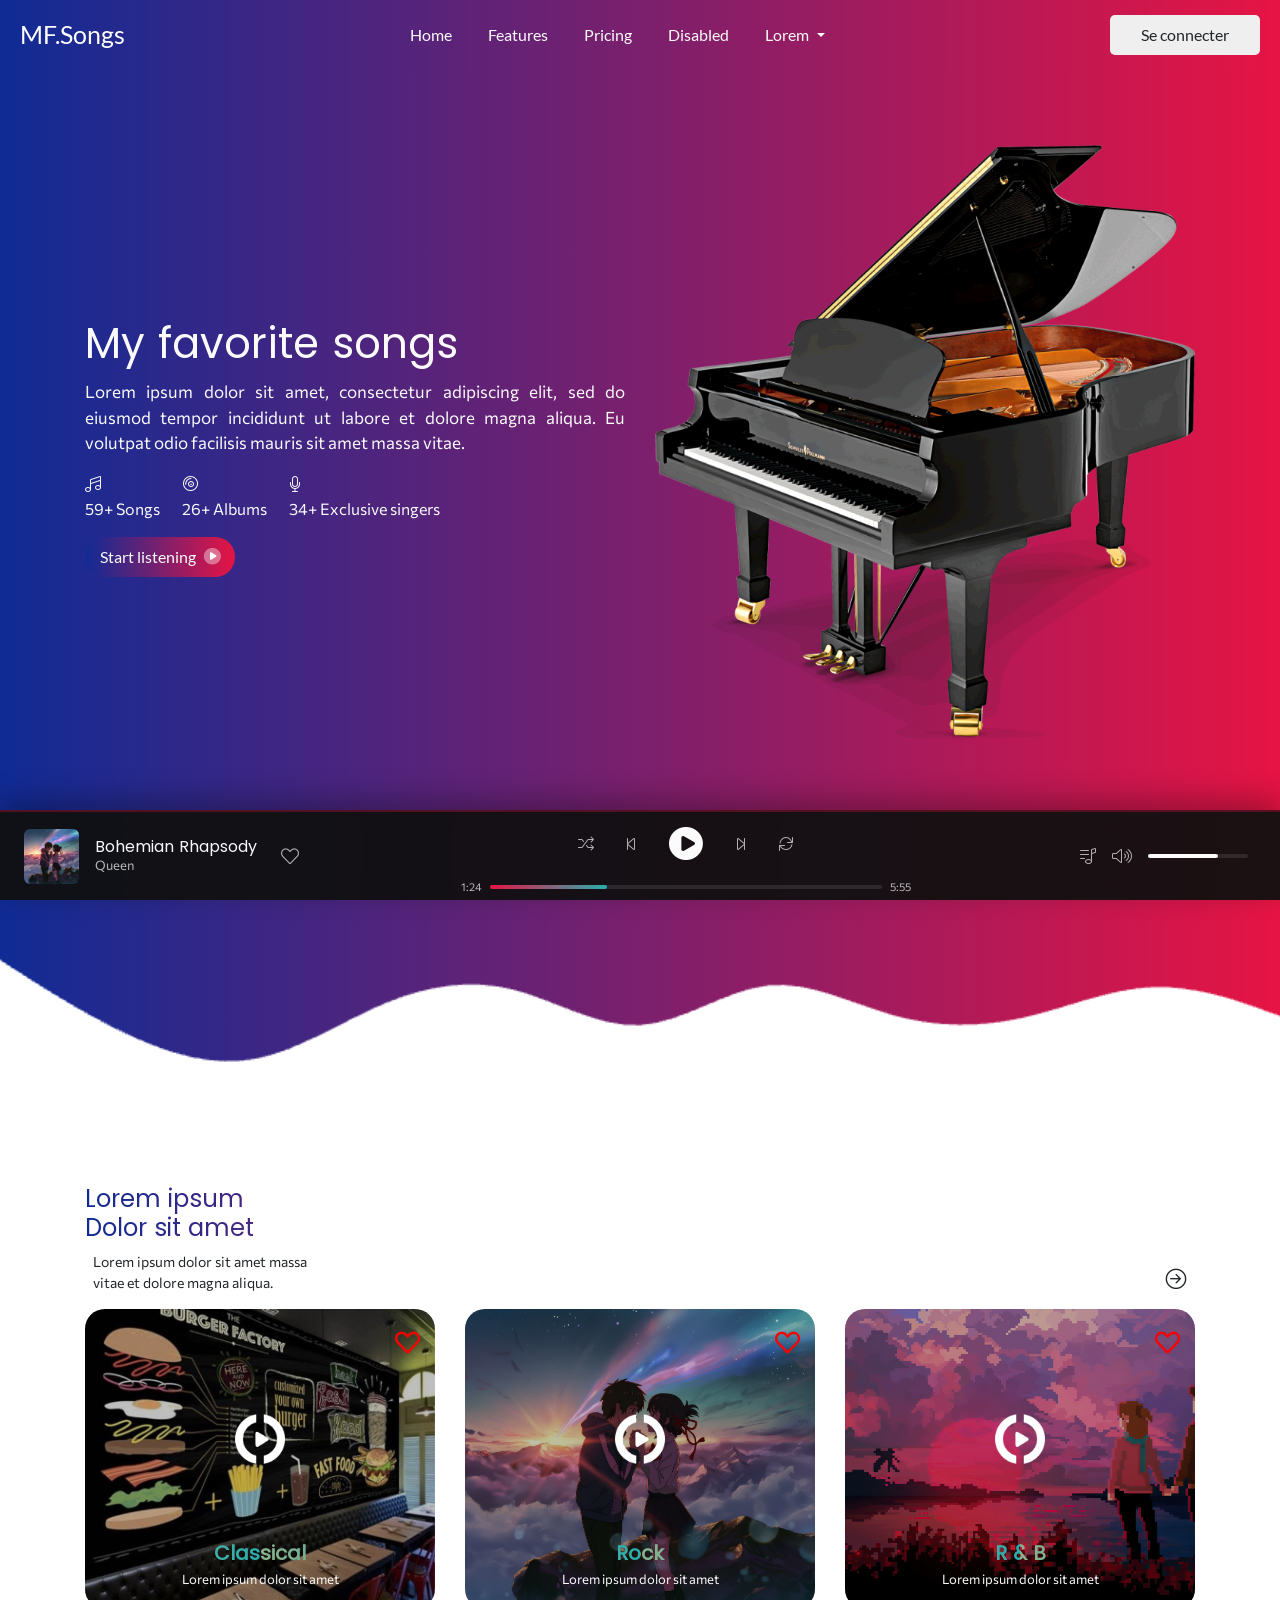
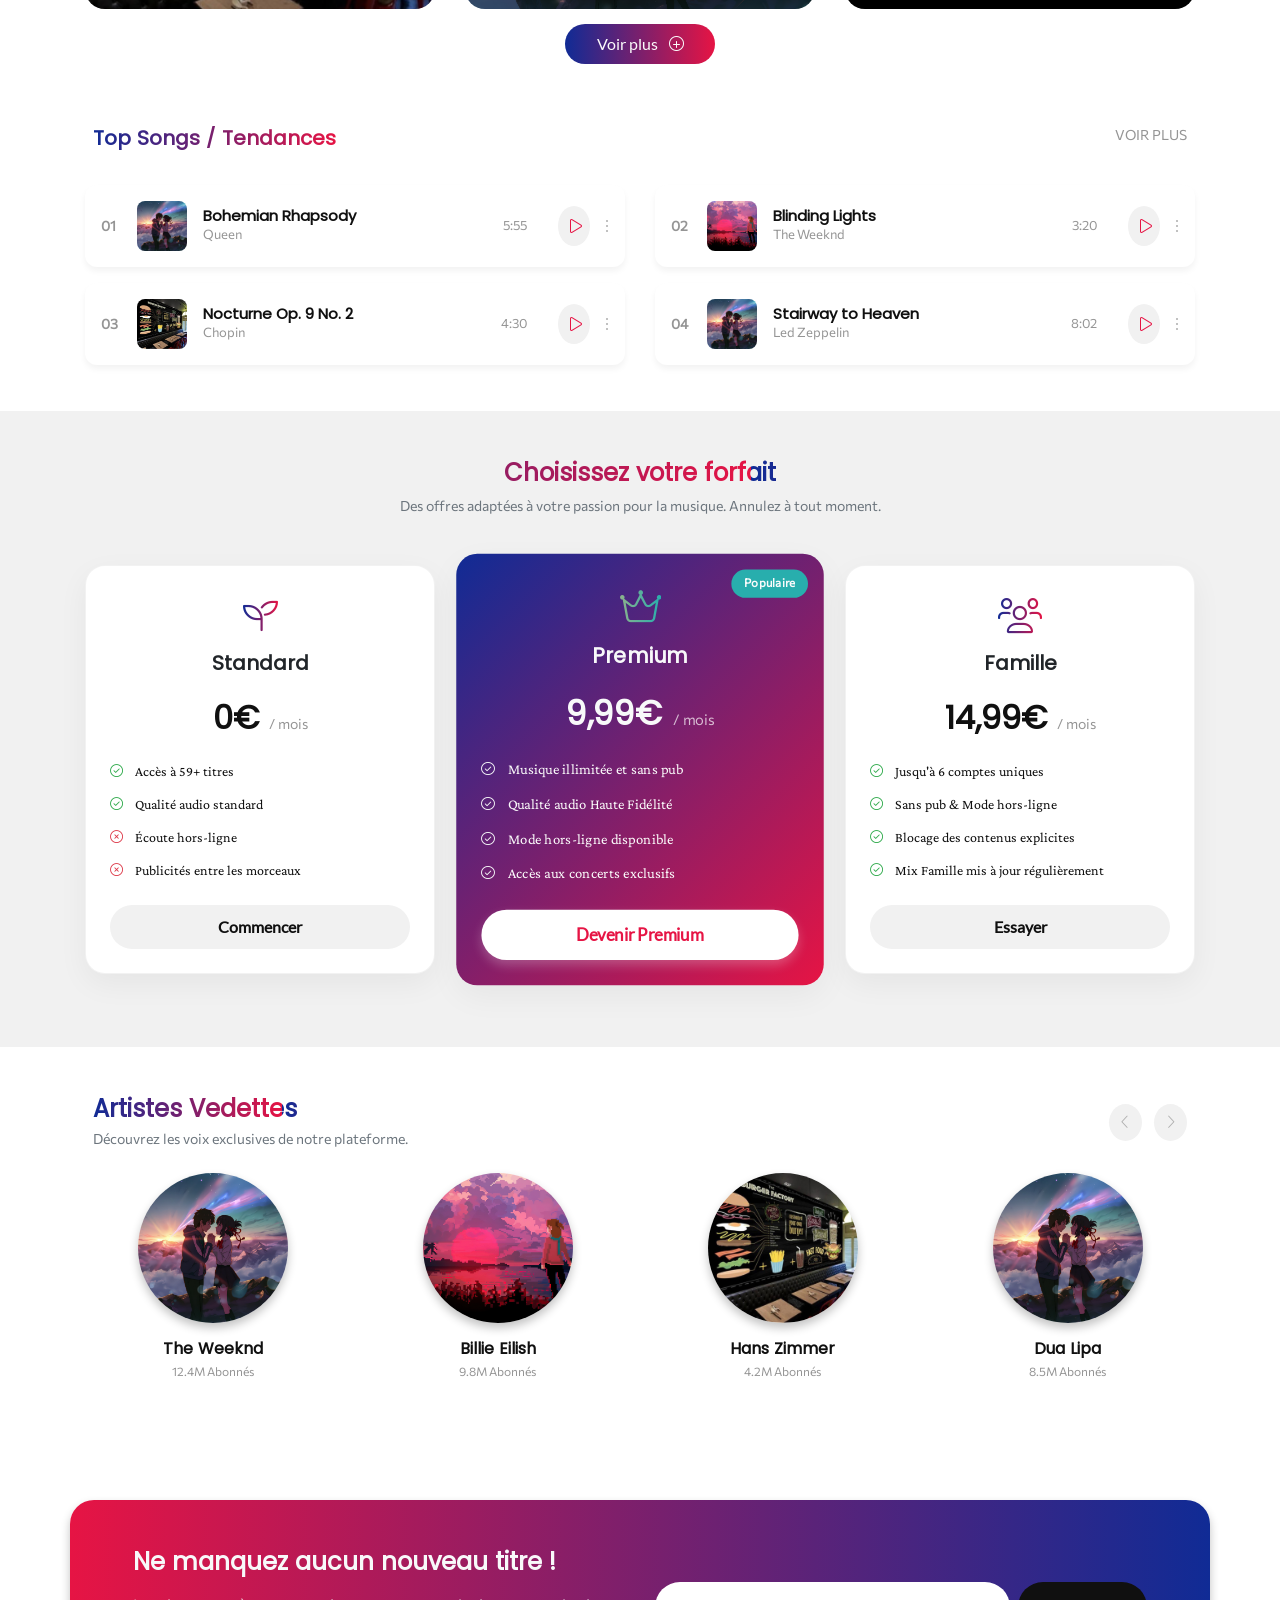
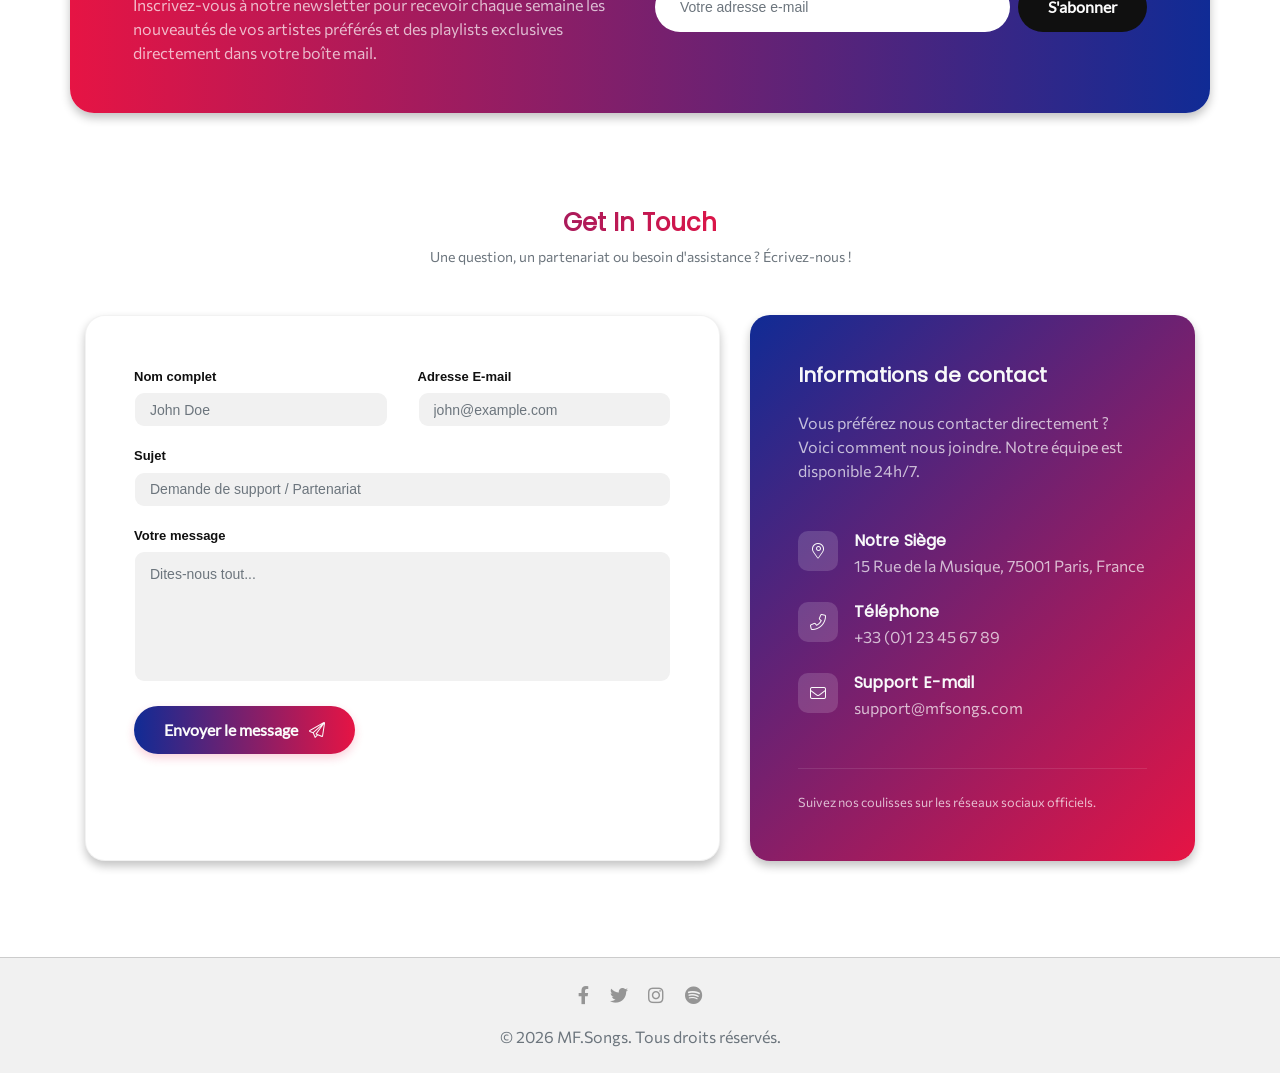
==== index.html @ 594304f2 "First commit MFSONGS" ====
<!doctype html>
<html lang="en">
  <head>
  <meta charset="UTF-8" />
  <meta name="viewport" content="width=device-width, initial-scale=1.0"/>
    <link rel="stylesheet" href="dist/bootstrap/bootstrap.css"/>
    <link rel="stylesheet" href="dist/fontawesome/css/all.css"/>
    <link rel="stylesheet" href="./src/css/animation.css"/>
    <link rel="stylesheet" href="src/css/font-family.css"/>
    <link rel="stylesheet" href="src/css/style.css"/>
    <link rel="stylesheet" href="src/css/theme.css"/>
  <title>My favorite songs</title>
</head>
<body>
  <div class="fond">
    
    <!-- NAVIGATION BAR SECTION -->
    <section id="navigation" uk-sticky>
    <nav class="navbar navbar-expand-md navbar-dark align-items-center">
      <a class="navbar-brand" href="#">MF.Songs</a>
    <button class="navbar-toggler" type="button" data-toggle="collapse" data-target="#navbarNavAltMarkup" aria-controls="navbarNavAltMarkup" aria-expanded="false" aria-label="Toggle navigation">
      <i class="fal fa-bars" id="bars"></i>
      <i class="fal fa-close" id="close"></i>
    </button>
    <div class="collapse navbar-collapse" id="navbarNavAltMarkup">
    <div class="navbar-nav m-auto">
      <a class="nav-item nav-link" href="#">Home</a>
      <a class="nav-item nav-link" href="#">Features</a>
      <a class="nav-item nav-link" href="#">Pricing</a>
      <a class="nav-item nav-link" href="#">Disabled</a>
         <li class="nav-item dropdown">
        <a class="nav-link dropdown-toggle" href="#" id="navbarDropdown" role="button" data-toggle="dropdown" aria-haspopup="true" aria-expanded="false">
          Lorem
        </a>
        <div class="dropdown-menu mb-3" aria-labelledby="navbarDropdown">
          <a class="dropdown-item" href="#">Action</a>
          <a class="dropdown-item" href="#">Another action</a>
          <div class="dropdown-divider"></div>
          <a class="dropdown-item" href="#">Something else here</a>
        </div>
    </div>
    <div class="navbar-nav">
      <button class="button_navigation">Se connecter</button>
    </div>
    </div>
    </nav> 
    </section>
   
    
    <!-- BANNER SECTION -->
    <section id="banner">
      <div class="container">
        <div class="row align-items-center">
          <div class="col-md-6">
            <h2 class="h2_banner">My favorite songs</h2>
            <p class="p_banner">Lorem ipsum dolor sit amet, consectetur adipiscing elit, sed do eiusmod tempor incididunt ut labore et dolore magna aliqua. Eu volutpat odio facilisis mauris sit amet massa vitae.</p>
            <div class="info_banner d-flex text-light">
              <div class="el_info">
                <i class="fal fa-music"></i>
                <p class="p_el_info"><span>59</span>+ Songs</p>
              </div>
              <div class="el_info">
                <i class="fal fa-compact-disc"></i>
                <p class="p_el_info"><span>26</span>+ Albums</p>
              </div>
              <div class="el_info">
                <i class="fal fa-microphone"></i>
                <p class="p_el_info"><span>34</span>+ Exclusive singers</p>
              </div>
            </div>
            <button class="button_banner">Start listening <i class="fad fa-play-circle play ml-1"></i></button>
          </div>
          <div class="col-md-6">
            <img src="assets/image/piano_2.png" alt="Banner piano" class="banner_photo img-fluid">
          </div>
        </div>
      </div>
      <img src="assets/image/wavy_bottom.png" alt="wavy" class="wavy">
    </section>
    
    
    <!-- LIBRARY MUSIC SECTION -->
    <section id="library">
      <div class="container">
         <h4 class="h4_library">Lorem ipsum <br> Dolor sit amet</h4>
         <div class="d-flex justify-content-between align-items-center px-2">
           <p class="p_library">Lorem ipsum dolor sit amet massa <br> vitae et dolore magna aliqua.</p>
           <i class="fal fa-arrow-circle-right arrow"></i>
         </div>
         <div class="row align-items-center">
           
           <div class="col-md-4">
             <div class="element_library">
               <div class="calque_lib">
                  <img src="assets/image/library/lib.jpg" alt="lib" class="lib_photo">
                  <div class="ps_lib">
                    <i class="fal fa-heart heart"></i>
                    <img src="assets/image/media-play-02.png" alt="play" id="play_lib">
                  <div class="description_lib">
                    <h5 class="h5_library">Classical</h5>
                    <p class="dsc_lib">Lorem ipsum dolor sit amet</p>
                  </div>
               </div> 
               </div>
             </div>
           </div>
           <div class="col-md-4">
             <div class="element_library">
               <div class="calque_lib">
                  <img src="assets/image/library/lib1.jpg" alt="lib" class="lib_photo">
                  <div class="ps_lib">
                    <i class="fal fa-heart heart"></i>
                    <img src="assets/image/media-play-02.png" alt="play" id="play_lib">
                  <div class="description_lib">
                    <h5 class="h5_library">Rock</h5>
                    <p class="dsc_lib">Lorem ipsum dolor sit amet</p>
                  </div>
               </div> 
               </div>
             </div>
           </div>
           <div class="col-md-4">
             <div class="element_library">
               <div class="calque_lib">
                  <img src="assets/image/library/lib2.jpg" alt="lib" class="lib_photo">
                  <div class="ps_lib">
                    <i class="fal fa-heart heart"></i>
                    <img src="assets/image/media-play-02.png" alt="play" id="play_lib">
                  <div class="description_lib">
                    <h5 class="h5_library">R & B</h5>
                    <p class="dsc_lib">Lorem ipsum dolor sit amet</p>
                  </div>
               </div> 
               </div>
             </div>
           </div>
           
         </div>
         <button class="button_see_more">Voir plus <i class="fal fa-plus-circle"></i></button>
      </div>
    </section>
    
    
    <!-- LIST SECTION -->
        <section id="list">
      <div class="container">
        <div class="d-flex justify-content-between align-items-center px-2 mb-4">
          <h5 class="h5_list font-weight-bold">Top Songs / Tendances</h5>
          <p class="p_list text-uppercase cursor-pointer">voir plus</p>
        </div>
        
        <div class="row">
          <div class="col-lg-6 col-md-12 mb-3">
            <div class="element_list d-flex align-items-center justify-content-between p-3">
              <div class="d-flex align-items-center">
                <span class="track_number mr-3">01</span>
                <img src="assets/image/library/lib1.jpg" alt="cover" class="track_img mr-3">
                <div>
                  <h6 class="track_title mb-0">Bohemian Rhapsody</h6>
                  <p class="track_artist mb-0">Queen</p>
                </div>
              </div>
              <div class="d-flex align-items-center gap_list">
                <span class="track_duration mr-3">5:55</span>
                <i class="fal fa-play play_track_icon"></i>
                <i class="fal fa-ellipsis-v track_more"></i>
              </div>
            </div>
          </div>

          <div class="col-lg-6 col-md-12 mb-3">
            <div class="element_list d-flex align-items-center justify-content-between p-3">
              <div class="d-flex align-items-center">
                <span class="track_number mr-3">02</span>
                <img src="assets/image/library/lib2.jpg" alt="cover" class="track_img mr-3">
                <div>
                  <h6 class="track_title mb-0">Blinding Lights</h6>
                  <p class="track_artist mb-0">The Weeknd</p>
                </div>
              </div>
              <div class="d-flex align-items-center gap_list">
                <span class="track_duration mr-3">3:20</span>
                <i class="fal fa-play play_track_icon"></i>
                <i class="fal fa-ellipsis-v track_more"></i>
              </div>
            </div>
          </div>

          <div class="col-lg-6 col-md-12 mb-3">
            <div class="element_list d-flex align-items-center justify-content-between p-3">
              <div class="d-flex align-items-center">
                <span class="track_number mr-3">03</span>
                <img src="assets/image/library/lib.jpg" alt="cover" class="track_img mr-3">
                <div>
                  <h6 class="track_title mb-0">Nocturne Op. 9 No. 2</h6>
                  <p class="track_artist mb-0">Chopin</p>
                </div>
              </div>
              <div class="d-flex align-items-center gap_list">
                <span class="track_duration mr-3">4:30</span>
                <i class="fal fa-play play_track_icon"></i>
                <i class="fal fa-ellipsis-v track_more"></i>
              </div>
            </div>
          </div>

          <div class="col-lg-6 col-md-12 mb-3">
            <div class="element_list d-flex align-items-center justify-content-between p-3">
              <div class="d-flex align-items-center">
                <span class="track_number mr-3">04</span>
                <img src="assets/image/library/lib1.jpg" alt="cover" class="track_img mr-3">
                <div>
                  <h6 class="track_title mb-0">Stairway to Heaven</h6>
                  <p class="track_artist mb-0">Led Zeppelin</p>
                </div>
              </div>
              <div class="d-flex align-items-center gap_list">
                <span class="track_duration mr-3">8:02</span>
                <i class="fal fa-play play_track_icon"></i>
                <i class="fal fa-ellipsis-v track_more"></i>
              </div>
            </div>
          </div>
        </div>
      </div>
    </section>

    <!-- pricing -->
        <section id="pricing" class="py-5">
      <div class="container">
        <div class="text-center mb-5">
          <h4 class="h4_library font-weight-bold">Choisissez votre forfait</h4>
          <p class="p_library text-muted">Des offres adaptées à votre passion pour la musique. Annulez à tout moment.</p>
        </div>
        
        <div class="row justify-content-center align-items-center">
          <div class="col-md-4 mb-4">
            <div class="price_card text-center p-4">
              <div class="price_header mb-4">
                <i class="fal fa-seedling price_icon mb-2"></i>
                <h5 class="font-weight-bold mb-0">Standard</h5>
              </div>
              <h3 class="price_amount font-weight-bold mb-3">0€ <span class="price_period">/ mois</span></h3>
              <ul class="price_features list-unstyled text-left my-4">
                <li><i class="fal fa-check-circle mr-2 text-success"></i> Accès à 59+ titres</li>
                <li><i class="fal fa-check-circle mr-2 text-success"></i> Qualité audio standard</li>
                <li><i class="fal fa-times-circle mr-2 text-danger"></i> Écoute hors-ligne</li>
                <li><i class="fal fa-times-circle mr-2 text-danger"></i> Publicités entre les morceaux</li>
              </ul>
              <button class="button_price_free w-100">Commencer</button>
            </div>
          </div>
          
          <div class="col-md-4 mb-4">
            <div class="price_card premium text-center p-4 position-relative">
              <span class="badge_premium">Populaire</span>
              <div class="price_header mb-4">
                <i class="fal fa-crown price_icon premium_icon mb-2"></i>
                <h5 class="font-weight-bold mb-0 text-light">Premium</h5>
              </div>
              <h3 class="price_amount text-light font-weight-bold mb-3">9,99€ <span class="price_period text-light-50">/ mois</span></h3>
              <ul class="price_features list-unstyled text-left my-4 text-light">
                <li><i class="fal fa-check-circle mr-2 text-light"></i> Musique illimitée et sans pub</li>
                <li><i class="fal fa-check-circle mr-2 text-light"></i> Qualité audio Haute Fidélité</li>
                <li><i class="fal fa-check-circle mr-2 text-light"></i> Mode hors-ligne disponible</li>
                <li><i class="fal fa-check-circle mr-2 text-light"></i> Accès aux concerts exclusifs</li>
              </ul>
              <button class="button_price_premium w-100">Devenir Premium</button>
            </div>
          </div>
          
          <div class="col-md-4 mb-4">
            <div class="price_card text-center p-4">
              <div class="price_header mb-4">
                <i class="fal fa-users price_icon mb-2"></i>
                <h5 class="font-weight-bold mb-0">Famille</h5>
              </div>
              <h3 class="price_amount font-weight-bold mb-3">14,99€ <span class="price_period">/ mois</span></h3>
              <ul class="price_features list-unstyled text-left my-4">
                <li><i class="fal fa-check-circle mr-2 text-success"></i> Jusqu'à 6 comptes uniques</li>
                <li><i class="fal fa-check-circle mr-2 text-success"></i> Sans pub & Mode hors-ligne</li>
                <li><i class="fal fa-check-circle mr-2 text-success"></i> Blocage des contenus explicites</li>
                <li><i class="fal fa-check-circle mr-2 text-success"></i> Mix Famille mis à jour régulièrement</li>
              </ul>
              <button class="button_price_free w-100">Essayer</button>
            </div>
          </div>
        </div>
      </div>
    </section>
    
        <!-- TRENDING ARTISTS SECTION -->
    <section id="artists" class="py-5">
      <div class="container">
        <div class="d-flex justify-content-between align-items-center px-2 mb-4">
          <div>
            <h4 class="h4_library font-weight-bold mb-1">Artistes Vedettes</h4>
            <p class="p_library text-muted mb-0">Découvrez les voix exclusives de notre plateforme.</p>
          </div>
          <div class="artist_nav_arrows">
            <i class="fal fa-chevron-left arrow mr-2"></i>
            <i class="fal fa-chevron-right arrow"></i>
          </div>
        </div>

        <div class="row text-center">
          <!-- Artiste 1 -->
          <div class="col-6 col-md-3 mb-4">
            <div class="artist_card">
              <div class="artist_img_container mb-3">
                <img src="assets/image/library/lib1.jpg" alt="Artist" class="artist_img">
                <div class="artist_overlay">
                  <i class="fad fa-play-circle artist_play"></i>
                </div>
              </div>
              <h6 class="artist_name mb-1">The Weeknd</h6>
              <p class="artist_followers mb-0">12.4M Abonnés</p>
            </div>
          </div>

          <!-- Artiste 2 -->
          <div class="col-6 col-md-3 mb-4">
            <div class="artist_card">
              <div class="artist_img_container mb-3">
                <img src="assets/image/library/lib2.jpg" alt="Artist" class="artist_img">
                <div class="artist_overlay">
                  <i class="fad fa-play-circle artist_play"></i>
                </div>
              </div>
              <h6 class="artist_name mb-1">Billie Eilish</h6>
              <p class="artist_followers mb-0">9.8M Abonnés</p>
            </div>
          </div>

          <!-- Artiste 3 -->
          <div class="col-6 col-md-3 mb-4">
            <div class="artist_card">
              <div class="artist_img_container mb-3">
                <img src="assets/image/library/lib.jpg" alt="Artist" class="artist_img">
                <div class="artist_overlay">
                  <i class="fad fa-play-circle artist_play"></i>
                </div>
              </div>
              <h6 class="artist_name mb-1">Hans Zimmer</h6>
              <p class="artist_followers mb-0">4.2M Abonnés</p>
            </div>
          </div>

          <!-- Artiste 4 -->
          <div class="col-6 col-md-3 mb-4">
            <div class="artist_card">
              <div class="artist_img_container mb-3">
                <img src="assets/image/library/lib1.jpg" alt="Artist" class="artist_img">
                <div class="artist_overlay">
                  <i class="fad fa-play-circle artist_play"></i>
                </div>
              </div>
              <h6 class="artist_name mb-1">Dua Lipa</h6>
              <p class="artist_followers mb-0">8.5M Abonnés</p>
            </div>
          </div>
        </div>
      </div>
    </section>


    <!-- STICKY AUDIO PLAYER -->
    <div id="audio-player" class="d-flex align-items-center justify-content-between px-4">
      <!-- Infos Titre Écouté -->
      <div class="player_track_info d-flex align-items-center">
        <img src="assets/image/library/lib1.jpg" alt="Current Cover" class="player_cover mr-3">
        <div>
          <h6 class="player_title mb-0 text-light">Bohemian Rhapsody</h6>
          <p class="player_artist mb-0 text-light-50">Queen</p>
        </div>
        <i class="fal fa-heart player_heart ml-4"></i>
      </div>

      <!-- Contrôles du Lecteur -->
      <div class="player_controls d-flex flex-column align-items-center">
        <div class="control_buttons d-flex align-items-center mb-2">
          <i class="fal fa-random player_btn mx-3" title="Aléatoire"></i>
          <i class="fal fa-step-backward player_btn mx-3"></i>
          <i class="fas fa-play-circle player_btn_main mx-3"></i>
          <i class="fal fa-step-forward player_btn mx-3"></i>
          <i class="fal fa-sync player_btn mx-3" title="Répéter"></i>
        </div>
        <!-- Barre de progression -->
        <div class="player_progress_container d-flex align-items-center">
          <span class="progress_time text-light-50 mr-2">1:24</span>
          <div class="player_progress_bar">
            <div class="player_progress_current"></div>
          </div>
          <span class="progress_time text-light-50 ml-2">5:55</span>
        </div>
      </div>

      <!-- Contrôles Additionnels (Volume / Liste d'attente) -->
      <div class="player_utility d-flex align-items-center">
        <i class="fal fa-list-music player_btn mx-2" title="File d'attente"></i>
        <i class="fal fa-volume-up player_btn mx-2"></i>
        <div class="volume_bar mx-2">
          <div class="volume_current"></div>
        </div>
      </div>
    </div>



    <section id="contact" class="py-5">
      <div class="container">
        <div class="row align-items-center contact_box p-5">
          <div class="col-lg-6 mb-4 mb-lg-0">
            <h4 class="text-light font-weight-bold mb-3">Ne manquez aucun nouveau titre !</h4>
            <p class="text-light-50 mb-0">Inscrivez-vous à notre newsletter pour recevoir chaque semaine les nouveautés de vos artistes préférés et des playlists exclusives directement dans votre boîte mail.</p>
          </div>
          <div class="col-lg-6">
            <form class="newsletter_form d-flex">
              <input type="email" class="form-control newsletter_input mr-2" placeholder="Votre adresse e-mail" required>
              <button type="submit" class="button_newsletter">S'abonner</button>
            </form>
          </div>
        </div>
      </div>
    </section>
 
     <!-- GET IN TOUCH SECTION -->
    <section id="get-in-touch" class="py-5">
      <div class="container">
        <div class="text-center mb-5">
          <h4 class="h4_library font-weight-bold">Get In Touch</h4>
          <p class="p_library text-muted">Une question, un partenariat ou besoin d'assistance ? Écrivez-nous !</p>
        </div>

        <div class="row align-items-stretch">
          <!-- Formulaire de contact -->
          <div class="col-lg-7 mb-4 mb-lg-0">
            <div class="contact_form_container p-4 p-md-5">
              <form action="#" method="POST">
                <div class="row">
                  <div class="col-md-6 form-group mb-3">
                    <label for="name" class="form_label">Nom complet</label>
                    <input type="text" id="name" class="form-control contact_input" placeholder="John Doe" required>
                  </div>
                  <div class="col-md-6 form-group mb-3">
                    <label for="email" class="form_label">Adresse E-mail</label>
                    <input type="email" id="email" class="form-control contact_input" placeholder="john@example.com" required>
                  </div>
                </div>
                <div class="form-group mb-3">
                  <label for="subject" class="form_label">Sujet</label>
                  <input type="text" id="subject" class="form-control contact_input" placeholder="Demande de support / Partenariat" required>
                </div>
                <div class="form-group mb-4">
                  <label for="message" class="form_label">Votre message</label>
                  <textarea id="message" rows="5" class="form-control contact_input" placeholder="Dites-nous tout..." required></textarea>
                </div>
                <button type="submit" class="button_submit_contact">
                  Envoyer le message <i class="fal fa-paper-plane ml-2"></i>
                </button>
              </form>
            </div>
          </div>

          <!-- Informations de contact directes -->
          <div class="col-lg-5">
            <div class="contact_info_container p-4 p-md-5 d-flex flex-column justify-content-between text-light">
              <div>
                <h5 class="font-weight-bold mb-4 text-light">Informations de contact</h5>
                <p class="text-light-50 mb-5">Vous préférez nous contacter directement ? Voici comment nous joindre. Notre équipe est disponible 24h/7.</p>
                
                <div class="d-flex align-items-start mb-4">
                  <div class="contact_info_icon mr-3">
                    <i class="fal fa-map-marker-alt"></i>
                  </div>
                  <div>
                    <h6 class="mb-1 text-light font-weight-bold">Notre Siège</h6>
                    <p class="text-light-50 mb-0">15 Rue de la Musique, 75001 Paris, France</p>
                  </div>
                </div>

                <div class="d-flex align-items-start mb-4">
                  <div class="contact_info_icon mr-3">
                    <i class="fal fa-phone-alt"></i>
                  </div>
                  <div>
                    <h6 class="mb-1 text-light font-weight-bold">Téléphone</h6>
                    <p class="text-light-50 mb-0">+33 (0)1 23 45 67 89</p>
                  </div>
                </div>

                <div class="d-flex align-items-start mb-4">
                  <div class="contact_info_icon mr-3">
                    <i class="fal fa-envelope"></i>
                  </div>
                  <div>
                    <h6 class="mb-1 text-light font-weight-bold">Support E-mail</h6>
                    <p class="text-light-50 mb-0">support@mfsongs.com</p>
                  </div>
                </div>
              </div>

              <div class="contact_info_footer border-top pt-4 mt-4 border-light-10">
                <p class="text-light-50 mb-0 small">Suivez nos coulisses sur les réseaux sociaux officiels.</p>
              </div>
            </div>
          </div>
        </div>
      </div>
    </section>


    <footer id="footer" class="mt-5 py-4">
      <div class="container text-center">
        <div class="footer_socials mb-3">
          <a href="#" class="mx-2"><i class="fab fa-facebook-f"></i></a>
          <a href="#" class="mx-2"><i class="fab fa-twitter"></i></a>
          <a href="#" class="mx-2"><i class="fab fa-instagram"></i></a>
          <a href="#" class="mx-2"><i class="fab fa-spotify"></i></a>
        </div>
        <p class="mb-0 text-muted">&copy; 2026 MF.Songs. Tous droits réservés.</p>
      </div>
    </footer>

    
  </div>
</body>
  <script defer src="dist/bootstrap/jquery_3_3_1.js"></script>
  <script defer src="dist/bootstrap/popper.js"></script>
  <script defer src="dist/bootstrap/bootstrap.js"></script>
  <script defer src="dist/uikit/js/uikit.js"></script>
  <script defer src="dist/mixitup/mixitup.js"></script>
  <script defer>
    document.addEventListener("DOMContentLoaded", function () {
      mixitup("#"); 
    });
  </script>
  <script src="dist/prismjs/prism.js"></script>
  <script defer src="src/js/main.js"></script>
  <script defer src="src/js/theme.js"></script>
</html>
---- src/css/animation.css ----
/* NAVIGATION BAR ANIMATION */
@keyframes animation {
    from{
        transform: rotate(00deg);
    }
    to{
        transform: rotate(360deg);
    }
}

@keyframes animation2 {
    from{
        transform: rotate(360deg);
    }
    to{
        transform: rotate(0deg);
    }
}
---- src/css/font-family.css ----
/* 
╶╶┌──┐╶╶╶╶╶╶╶┌┐╶╶╶┌─┐╶╶╶╶╶╶╶╶┌┐╶╶╶╶╶╶╶╶ 
╶╶│─┬┘┌─┐┌─┬┐│└┐╶╶│─┤┌─┐╶┌──┐├┤┌┐╶┌┬┐╶╶ 
╶╶│┌┘╶││││││││┌┤╶╶│┌┘││└┐│││││││└┐│││╶╶ 
╶╶└┘╶╶└─┘└┴─┘└─┘╶╶└┘╶└──┘└┴┴┘└┘└─┘├┐│╶╶ 
 */
 

@font-face {
	font-family: 'commissioner';
	src: url('/assets/font/Commissioner-regular.ttf');
}

@font-face {
	font-family: 'crimson';
	src: url('/assets/font/Crimson Pro-regular.ttf');
}

@font-face {
	font-family: 'lato';
	src: url('/assets/font/Lato-regular.ttf');
}

@font-face {
	font-family: 'poppins';
	src: url('/assets/font/Poppins-Regular.ttf');
}



p, b, i, span{
	font-family: 'commissioner';
}

h1, h2, h3, h4, h5, h6{
	font-family: 'poppins';
}

button, a{
	font-family: 'lato';
}

li{
	font-family: 'crimson';
}
---- src/css/style.css ----
/* 
┌──┐┌──┐┌─┬┐┌┐╶┌─┐ 
│──┤└┐┌┘└┐││││╶│┬┘ 
├──│╶││╶┌┴┐││└┐│┴┐ 
└──┘╶└┘╶└──┘└─┘└─┘ 
*/

* {
  padding: 0;
  margin: 0;
  box-sizing: border-box;
  transition: 0.5s;
  color: var(--text-dark);
  outline: none !important;
}

:root {
  --bg-light-color: #fff;
  --bg-dark-color: #222;
  --transparent-color: transparent;
  --text-color-1: #101010;
  --text-color-2: #FBFBFB;
  --text-color-3: #959595;
  --color-accent-1: #F1F1F1;
  --color-accent-2: #AFAFAF;
  --color-gradient-1: #E61444;
  --color-gradient-2: #102B95;
  --color-gradient-3: #28AEAD;
  --color-gradient-4: #8C7873;
  --color-gradient-5: #8CB28C;
  --color-gradient-6: #0E924A;
  --shadow-color: #0000003D;
  --color-shadow-light: #FFFFFF3D;
  --shadow-color2: #03A3FF5E;
  --shadow-md: 0 5px 10px var(--shadow-color);
  --shadow-sm: 0 0 10px var(--shadow-color2);
  --shadow-light: 0 5px 10px var(--color-shadow-light);
  --other-color: #ccc;
  --calque: #00000040;
  --calque2: #00000088;
  --heart: #FF0000;
}


.fond {
  width: 100%;
  height: 100vh;
  background: var(--bg-light);
}

/* NAVIGATION BAR SECTION */
.navbar{
		background: linear-gradient(to left, var(--color-gradient-1) 0%, var(--color-gradient-2) 100%) no-repeat;
		padding: 15px 20px;
		position: fixed;
		top: 0;
		left: 0;
		top: 0;
		z-index: 5;
		width: 100%;
}

.navbar-nav{
	gap: 10px;
}

.navbar-brand{
	font-size: 25px !important;
	padding: 0px;
	margin: 0px;
}

.nav-link{
	color: var(--text-color-2) !important;
	margin: 0px 5px;
}

.button_navigation{
	width: 150px;
	height: 40px;
	border: none;
	border-radius: 5px;
}

#bars{
	font-size: 25px;
	color: var(--text-color-2);
}

#close{
	display: none;
	color: var(--text-color-2);
}

.navbar-toggler{
	padding: 0px;
	width: 30px;
	height: 30px;
}



/* BANNER SECTION */
#banner{
	width: 100%;
	height: auto;
	padding: 150px 0px 0px;
	background: linear-gradient(to left, var(--color-gradient-1) 0%, var(--color-gradient-2) 100%) no-repeat;
	transform: translateY(-5px);
}

.h2_banner{
	font-size: 42px;
	color: var(--text-color-2);
	margin-bottom: 10px;
}

.p_banner{
	font-size: 17px;
	color: var(--text-color-2);
	text-align: justify;
}

.button_banner{
	width: 150px;
	height: 40px;
	background: linear-gradient(to left, var(--color-gradient-1) 0%, var(--color-gradient-2) 100%);
	border: none;
	border-radius: 100px;
	color: var(--text-color-2);
	cursor: pointer;
}

.button_banner:hover{
	box-shadow: var(--shadow-light);
}

.wavy{
	width: 100%;
	height: auto;
	transform: translateY(5px);
}

.info_banner{
	gap: 22px;
}

.play{
	font-size: 18px;
}


/* LIBRARY MUSIC SECTION */
#library{
	padding: 30px 20px;
}

.h4_library{
	background: linear-gradient(to left, var(--color-gradient-1) 0%, var(--color-gradient-2) 100%);
 -webkit-background-clip: text;
 -webkit-text-fill-color: transparent;
 background-size: 60% 100%;
}

.p_library{
	font-size: 14px;
}

.arrow{
	font-size: 22px;
	cursor: pointer;
}

.calque_lib{
	width: 100%;
	height: 300px;
	position: relative;
	border-radius: 20px;
	overflow: hidden;
}

.lib_photo{
	width: 100%;
	height: 100%;
	object-fit: cover;
	object-position: center;
}

.calque_lib::after{
	content: '';
	width: 100%;
	height: 300px;
	background: var(--calque);
	position: absolute;
	top: 0px;
	left: 0px;
}

.calque_lib:hover:after{
	background: var(--calque2);
}

.description_lib{
	position: absolute;
	bottom: -5px;
	left: 50%;
	transform: translate(-50% ,-50%);
	color: var(--text-color-2);
	z-index: 1;
	width: 100%;
	text-align: center;
}

#play_lib{
	position: absolute;
	bottom: 40%;
	left: 50%;
	color: var(--text-color-2);
	z-index: 1;
	transform: translate(-50%, -50%);
	width: 50px;
	height: 50px;
	cursor: pointer;
}

.dsc_lib{
	font-size: 13px;
	margin: 0px;
}

.h5_library{
	font-weight: bold;
	background: linear-gradient(to left, var(--color-gradient-3) 0%, var(--color-gradient-5) 100%);
 -webkit-background-clip: text;
 -webkit-text-fill-color: transparent;
 background-size: 50% 100%;
 margin: 0px 0px 5px;
}

.heart{
	position: absolute;
	top: 15px;
	right: 15px;
	z-index: 1;
	color: var(--heart);
	font-size: 25px;
	font-weight: 500;
	cursor: pointer;
}

.heart:active{
	font-weight: 600;
}

.element_library{
	margin-bottom: 15px;
}

.calque_lib:hover{
	box-shadow: var(--shadow-sm);
	transform: scale(1.06);
}

.button_see_more{
	width: 150px;
	height: 40px;
	display: flex;
	justify-content: center;
	align-items: center;
	margin: auto;
	background: linear-gradient(to left, var(--color-gradient-1) 0%, var(--color-gradient-2) 100%);
	border: none;
	border-radius: 100px;
	color: var(--text-color-2);
	gap: 10px;
}

.button_see_more:hover{
	box-shadow: var(--shadow-md);
}



/* LIST SECTION */
#list{
	padding: 30px 20px;
}

.p_list{
	color: var(--text-color-3);
	font-size: 14px;
}

.p_list:hover{
	color: var(--text-color-1);
}

.h5_list{
	background: linear-gradient(to left, var(--color-gradient-1) 0%, var(--color-gradient-2) 100%);
 -webkit-background-clip: text;
 -webkit-text-fill-color: transparent;
 background-size: 100% 50%;
}

/* LIST SECTION (Compléments) */
.element_list {
  background-color: var(--bg-light-color);
  border-radius: 12px;
  box-shadow: 0 4px 6px rgba(0, 0, 0, 0.05);
  cursor: pointer;
}

.element_list:hover {
  transform: translateY(-3px);
  box-shadow: var(--shadow-md);
  background: linear-gradient(to right, rgba(230, 20, 68, 0.05) 0%, rgba(16, 43, 149, 0.05) 100%);
}

.track_number {
  font-weight: bold;
  color: var(--text-color-3);
  font-size: 14px;
  min-width: 20px;
}

.track_img {
  width: 50px;
  height: 50px;
  border-radius: 8px;
  object-fit: cover;
}

.track_title {
  color: var(--text-color-1);
  font-weight: 600;
  font-size: 15px;
}

.track_artist {
  color: var(--text-color-3);
  font-size: 13px;
}

.gap_list {
  gap: 15px;
}

.track_duration {
  color: var(--text-color-3);
  font-size: 13px;
}

.play_track_icon {
  color: var(--color-gradient-1);
  font-size: 16px;
  cursor: pointer;
  padding: 8px;
  border-radius: 50%;
  background-color: var(--color-accent-1);
}

.play_track_icon:hover {
  background-color: var(--color-gradient-1);
  color: var(--text-color-2);
}

.track_more {
  color: var(--color-accent-2);
  cursor: pointer;
}

.track_more:hover {
  color: var(--text-color-1);
}

.cursor-pointer {
  cursor: pointer;
}

/* FOOTER SECTION */
#footer {
  background-color: var(--color-accent-1);
  border-top: 1px solid var(--other-color);
}

.footer_socials a {
  color: var(--text-color-3);
  font-size: 18px;
  transition: color 0.3s ease;
}

.footer_socials a:hover {
  color: var(--color-gradient-1);
}


/* PRICING SECTION */
#pricing {
  background-color: var(--color-accent-1);
}

.price_card {
  background-color: var(--bg-light-color);
  border-radius: 20px;
  box-shadow: 0 10px 30px rgba(0, 0, 0, 0.05);
  transition: transform 0.3s ease, box-shadow 0.3s ease;
  border: 1px solid rgba(0, 0, 0, 0.05);
}

.price_card:hover {
  transform: translateY(-10px);
  box-shadow: var(--shadow-md);
}

/* Style de la carte Premium vedette */
.price_card.premium {
  background: linear-gradient(135deg, var(--color-gradient-2) 0%, var(--color-gradient-1) 100%);
  border: none;
  transform: scale(1.05);
}

.price_card.premium:hover {
  transform: scale(1.05) translateY(-5px);
}

.badge_premium {
  position: absolute;
  top: 15px;
  right: 15px;
  background-color: var(--color-gradient-3);
  color: var(--text-color-2);
  font-size: 11px;
  font-weight: bold;
  padding: 5px 12px;
  border-radius: 50px;
  text-uppercase;
}

.price_icon {
  font-size: 35px;
  background: linear-gradient(to left, var(--color-gradient-1) 0%, var(--color-gradient-2) 100%);
  -webkit-background-clip: text;
  -webkit-text-fill-color: transparent;
}

.premium_icon {
  background: linear-gradient(to left, var(--color-gradient-3) 0%, var(--color-gradient-5) 100%) !important;
  -webkit-background-clip: text !important;
  -webkit-text-fill-color: transparent !important;
}

.price_amount {
  color: var(--text-color-1);
  font-size: 32px;
}

.price_period {
  font-size: 14px;
  color: var(--text-color-3);
  font-weight: normal;
}

.price_features li {
  margin-bottom: 12px;
  font-size: 14px;
  color: var(--text-color-1);
}

.price_card.premium .price_features li {
  color: var(--text-color-2);
}

.button_price_free {
  background-color: var(--color-accent-1);
  color: var(--text-color-1);
  border: none;
  padding: 10px;
  border-radius: 50px;
  font-weight: bold;
  transition: background 0.3s;
}

.button_price_free:hover {
  background-color: var(--color-accent-2);
}

.button_price_premium {
  background: white;
  color: var(--color-gradient-1);
  border: none;
  padding: 12px;
  border-radius: 50px;
  font-weight: bold;
  box-shadow: var(--shadow-light);
}

.button_price_premium:hover {
  box-shadow: 0 5px 15px rgba(255, 255, 255, 0.4);
}


/* CONTACT & NEWSLETTER SECTION */
#contact {
  background-color: var(--bg-light-color);
}

.contact_box {
  background: linear-gradient(to right, var(--color-gradient-1) 0%, var(--color-gradient-2) 100%);
  border-radius: 24px;
  box-shadow: var(--shadow-md);
}

.text-light-50 {
  color: rgba(255, 255, 255, 0.7) !important;
}

.newsletter_input {
  height: 50px;
  border-radius: 50px;
  border: none;
  padding-left: 25px;
  font-size: 14px;
}

.newsletter_input:focus {
  box-shadow: var(--shadow-light);
}

.button_newsletter {
  background-color: var(--text-color-1);
  color: var(--text-color-2);
  border: none;
  padding: 0 30px;
  border-radius: 50px;
  font-weight: bold;
  height: 50px;
  white-space: nowrap;
}

.button_newsletter:hover {
  background-color: #000;
  transform: scale(1.03);
}

/* Ajustement responsive pour petits écrans */
@media (max-width: 768px) {
  .price_card.premium {
    transform: scale(1);
    margin: 20px 0;
  }
  .price_card.premium:hover {
    transform: translateY(-5px);
  }
  .newsletter_form {
    flex-direction: column;
    gap: 15px;
  }
  .newsletter_input {
    margin-right: 0 !important;
  }
}
/* TRENDING ARTISTS SECTION */
#artists {
  background-color: var(--bg-light-color);
}

.artist_card {
  cursor: pointer;
}

.artist_img_container {
  width: 150px;
  height: 150px;
  margin: 0 auto;
  border-radius: 50%;
  position: relative;
  overflow: hidden;
  box-shadow: var(--shadow-md);
}

.artist_img {
  width: 100%;
  height: 100%;
  object-fit: cover;
  transition: transform 0.5s ease;
}

.artist_overlay {
  position: absolute;
  top: 0;
  left: 0;
  width: 100%;
  height: 100%;
  background: rgba(0, 0, 0, 0.4);
  display: flex;
  justify-content: center;
  align-items: center;
  opacity: 0;
  transition: opacity 0.3s ease;
}

.artist_play {
  color: var(--text-color-2);
  font-size: 40px;
}

.artist_card:hover .artist_img {
  transform: scale(1.1);
}

.artist_card:hover .artist_overlay {
  opacity: 1;
}

.artist_name {
  color: var(--text-color-1);
  font-weight: bold;
}

.artist_followers {
  color: var(--text-color-3);
  font-size: 12px;
}

.artist_nav_arrows .arrow {
  color: var(--color-accent-2);
  background: var(--color-accent-1);
  padding: 8px 12px;
  border-radius: 50%;
  font-size: 14px;
}

.artist_nav_arrows .arrow:hover {
  color: var(--text-color-2);
  background: linear-gradient(to left, var(--color-gradient-1) 0%, var(--color-gradient-2) 100%);
}


/* STICKY AUDIO PLAYER */
#audio-player {
  position: fixed;
  bottom: 0;
  left: 0;
  width: 100%;
  height: 90px;
  background: rgba(16, 16, 16, 0.95);
  backdrop-filter: blur(10px);
  -webkit-backdrop-filter: blur(10px);
  z-index: 100;
  border-top: 2px solid rgba(230, 20, 68, 0.3);
  box-shadow: 0 -10px 30px rgba(0, 0, 0, 0.3);
}

.player_cover {
  width: 55px;
  height: 55px;
  border-radius: 6px;
  object-fit: cover;
}

.player_artist {
  font-size: 13px;
}

.player_heart {
  color: var(--color-accent-2);
  cursor: pointer;
  font-size: 18px;
}

.player_heart:hover {
  color: var(--heart);
}

.player_btn {
  color: var(--color-accent-2);
  cursor: pointer;
  font-size: 16px;
  transition: color 0.2s;
}

.player_btn:hover {
  color: var(--text-color-2);
}

.player_btn_main {
  color: var(--text-color-2);
  font-size: 36px;
  cursor: pointer;
  transition: transform 0.2s;
}

.player_btn_main:hover {
  transform: scale(1.1);
  color: var(--color-gradient-1);
}

.player_progress_container {
  width: 450px;
}

.progress_time {
  font-size: 11px;
}

.player_progress_bar {
  flex-grow: 1;
  height: 4px;
  background-color: rgba(255, 255, 255, 0.1);
  border-radius: 2px;
  position: relative;
  cursor: pointer;
}

.player_progress_current {
  width: 30%; /* Faux avancement */
  height: 100%;
  background: linear-gradient(to right, var(--color-gradient-1), var(--color-gradient-3));
  border-radius: 2px;
}

.volume_bar {
  width: 100px;
  height: 4px;
  background-color: rgba(255, 255, 255, 0.1);
  border-radius: 2px;
  cursor: pointer;
}

.volume_current {
  width: 70%;
  height: 100%;
  background-color: var(--text-color-2);
  border-radius: 2px;
}

/* RESPONSIVE AJUSTEMENTS POUR LE LECTEUR */
@media (max-width: 768px) {
  .player_progress_container {
    width: 200px;
  }
  .player_utility {
    display: none !important; /* Cache le volume sur mobile pour faire de la place */
  }
}

@media (max-width: 576px) {
  .player_track_info {
    display: none !important; /* Ne garde que les boutons de contrôle centraux sur les très petits téléphones */
  }
  .player_controls {
    width: 100%;
  }
}

/* GET IN TOUCH SECTION */
#get-in-touch {
  background-color: var(--bg-light-color);
}

.contact_form_container {
  background-color: var(--bg-light-color);
  border-radius: 20px;
  box-shadow: var(--shadow-md);
  border: 1px solid rgba(0, 0, 0, 0.05);
  height: 100%;
}

.form_label {
  font-size: 13px;
  font-weight: 600;
  color: var(--text-color-1);
  margin-bottom: 6px;
}

.contact_input {
  background-color: var(--color-accent-1);
  border: 1px solid transparent;
  border-radius: 10px;
  padding: 12px 15px;
  font-size: 14px;
  color: var(--text-color-1);
}

.contact_input:focus {
  background-color: var(--bg-light-color);
  border-color: var(--color-gradient-2);
  box-shadow: 0 0 0 3px rgba(16, 43, 149, 0.1);
}

textarea.contact_input {
  resize: none;
}

.button_submit_contact {
  background: linear-gradient(to left, var(--color-gradient-1) 0%, var(--color-gradient-2) 100%);
  color: var(--text-color-2);
  border: none;
  padding: 12px 30px;
  border-radius: 50px;
  font-weight: bold;
  cursor: pointer;
  box-shadow: 0 4px 10px rgba(230, 20, 68, 0.2);
}

.button_submit_contact:hover {
  box-shadow: var(--shadow-md);
  transform: translateY(-2px);
}

/* Boîte d'informations (à droite) */
.contact_info_container {
  background: linear-gradient(135deg, var(--color-gradient-2) 0%, var(--color-gradient-1) 100%);
  border-radius: 20px;
  box-shadow: var(--shadow-md);
  height: 100%;
}

.contact_info_icon {
  background-color: rgba(255, 255, 255, 0.15);
  width: 40px;
  height: 40px;
  min-width: 40px;
  border-radius: 10px;
  display: flex;
  justify-content: center;
  align-items: center;
  color: var(--text-color-2);
  font-size: 16px;
}

.border-light-10 {
  border-color: rgba(255, 255, 255, 0.1) !important;
}

/* Correction adaptabilité mobile */
@media (max-width: 991px) {
  .contact_form_container, .contact_info_container {
    padding: 30px !important;
  }
}
---- src/css/theme.css ----
/* 
┌──┐┌┐┌┐┌─┐┌─┬─┐┌─┐ 
└┐┌┘│└┘││┬┘││││││┬┘ 
╶││╶│┌┐││┴┐││││││┴┐ 
╶└┘╶└┘└┘└─┘└┴─┴┘└─┘ 
*/
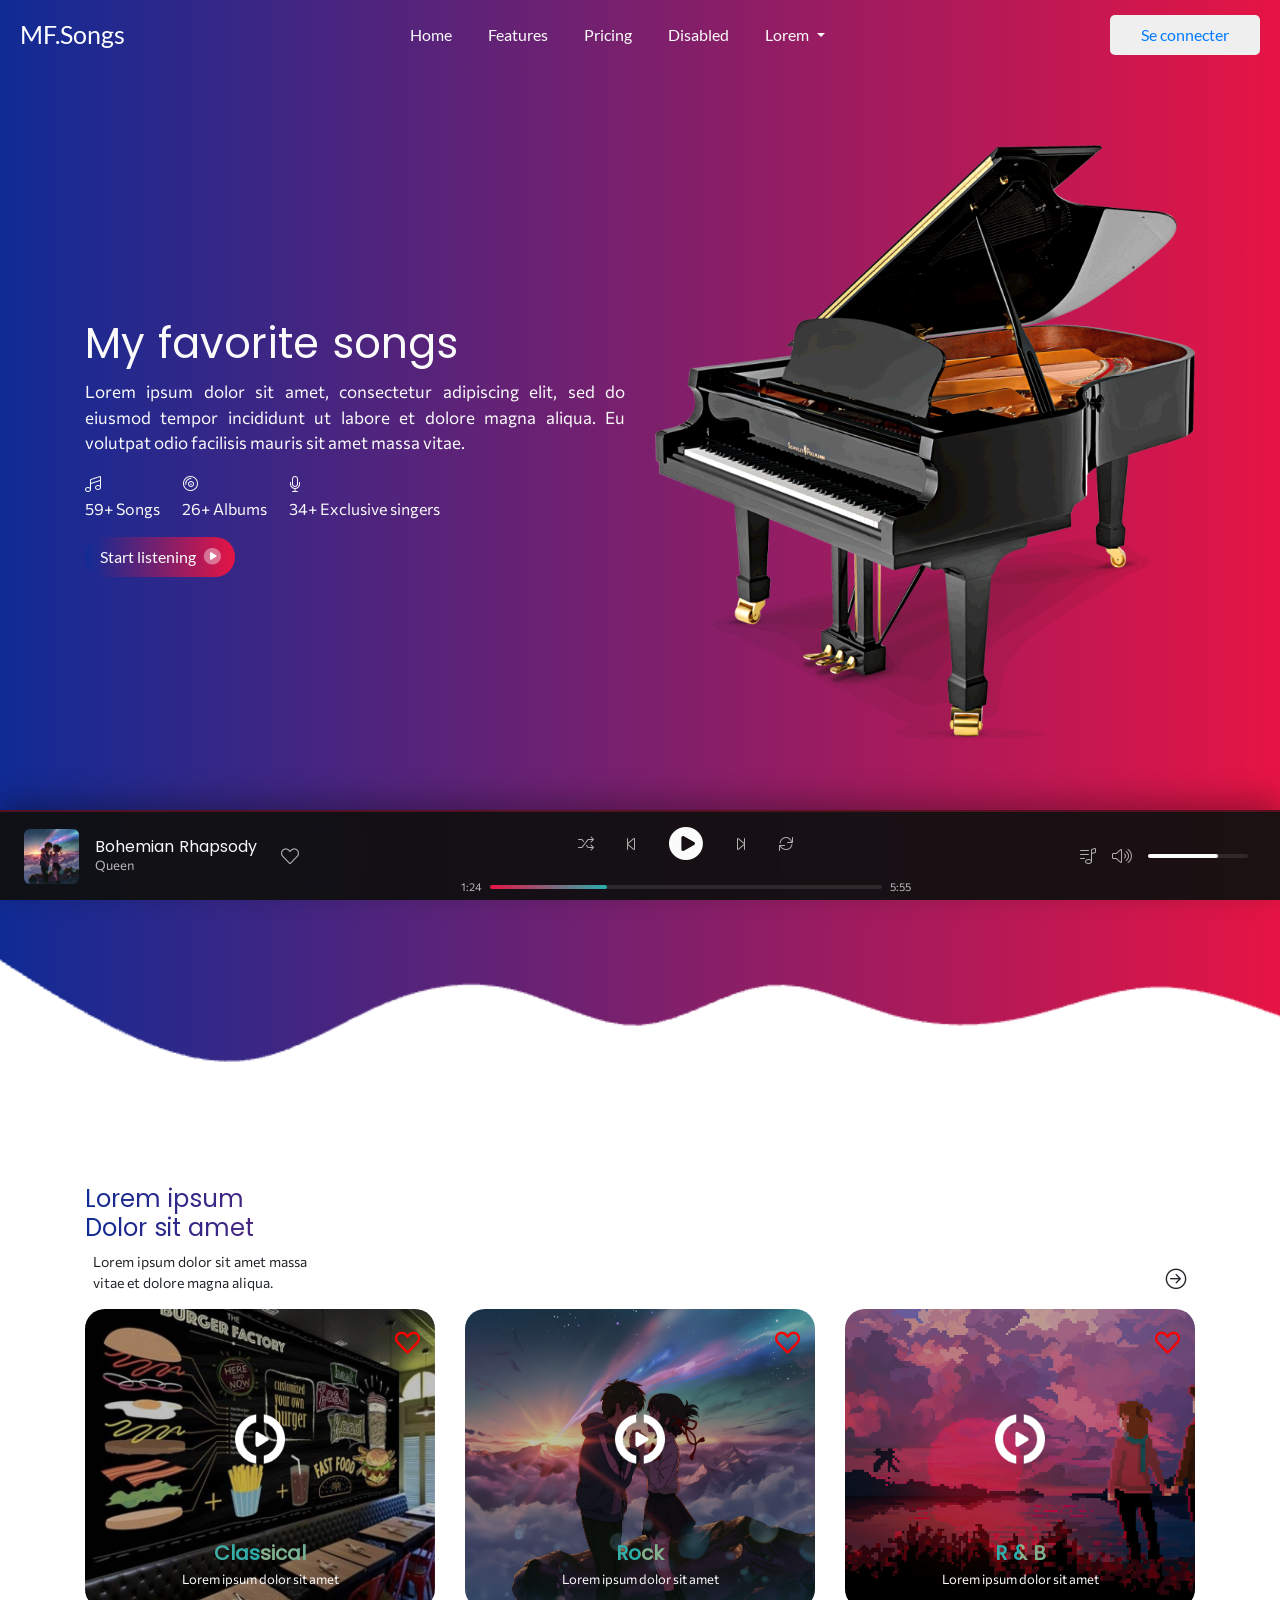
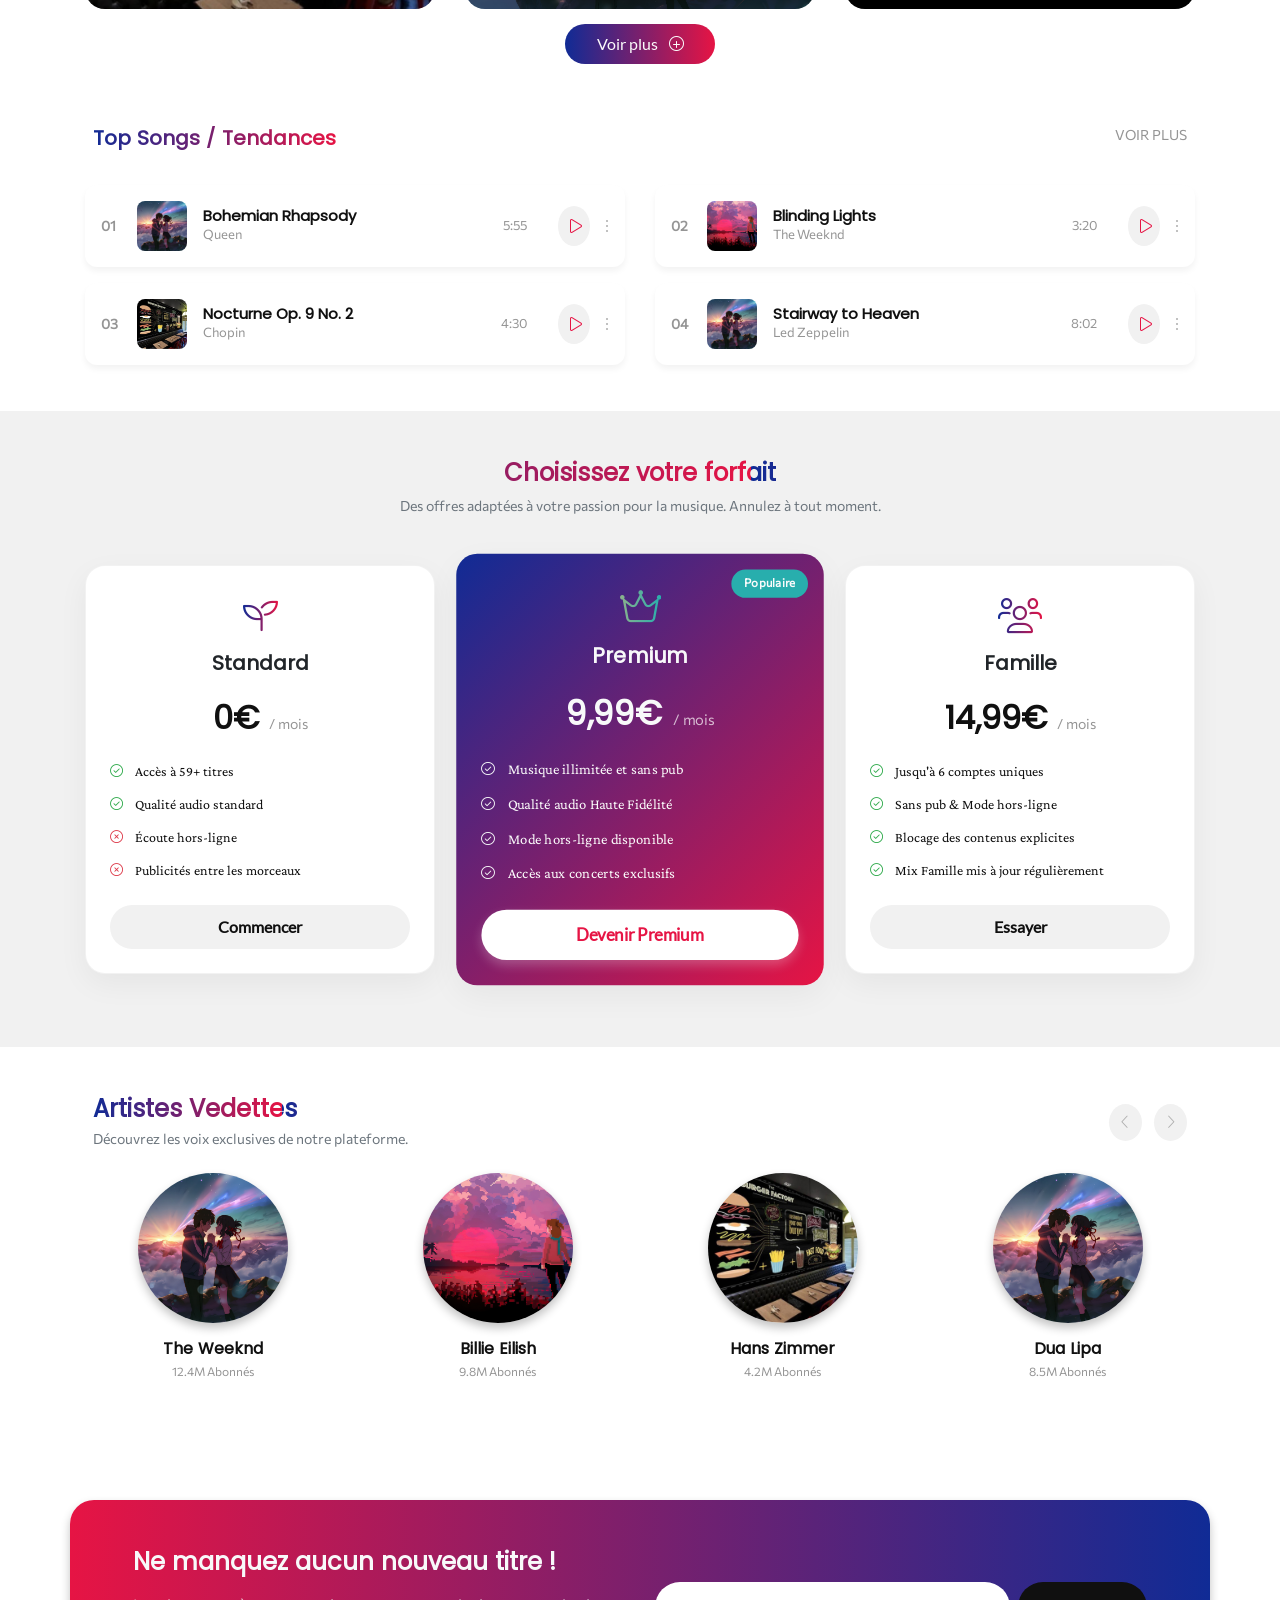
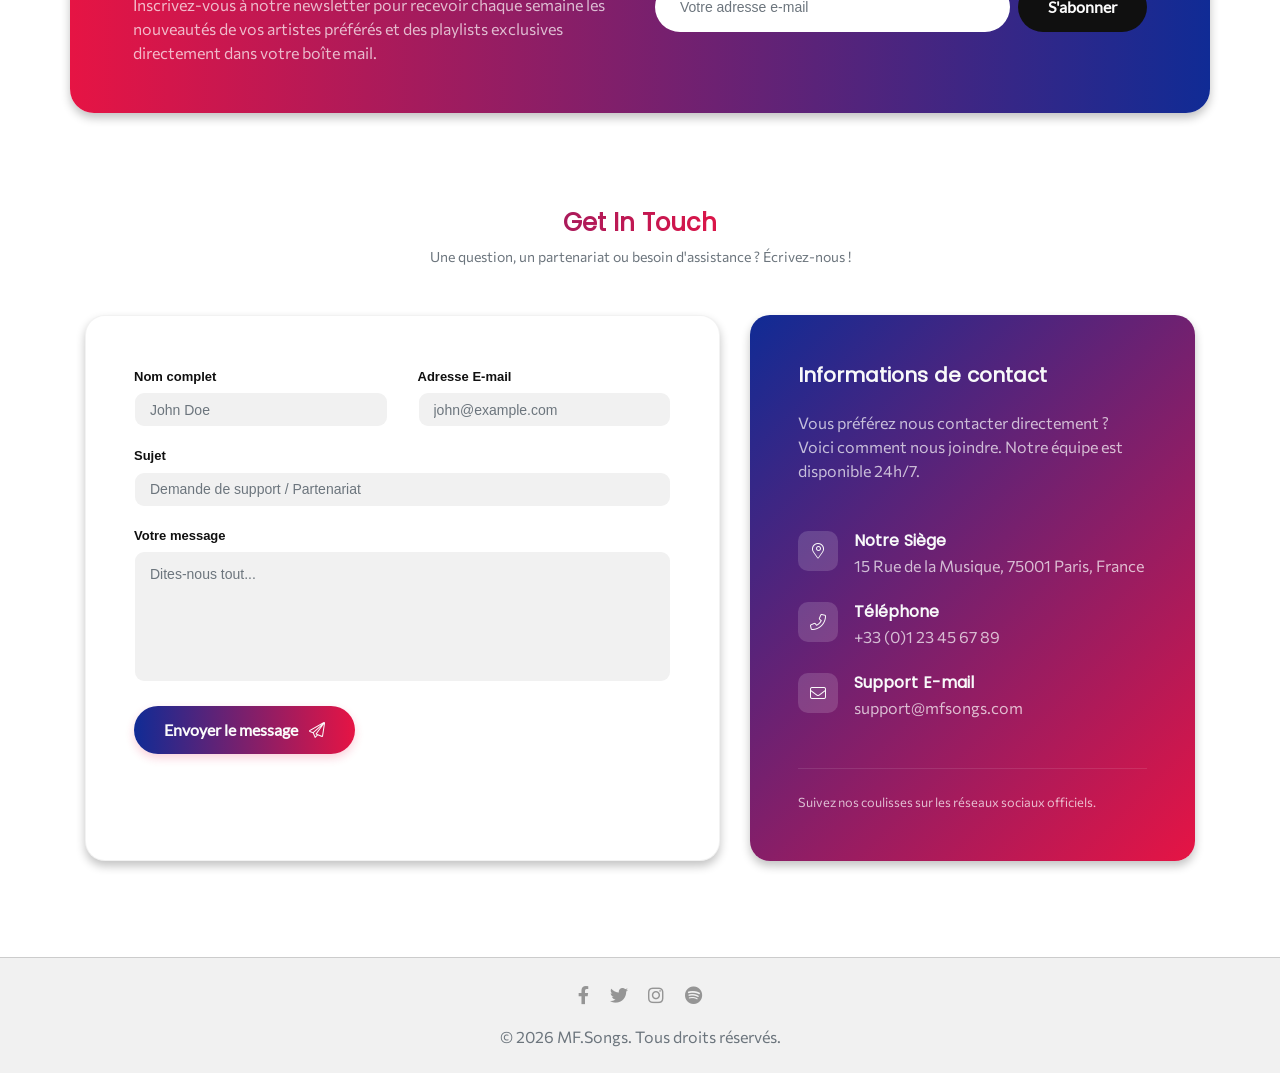
==== commit c8d0b392: "update index" ====
--- a/index.html
+++ b/index.html
@@ -40,7 +40,7 @@
         </div>
     </div>
     <div class="navbar-nav">
-      <button class="button_navigation">Se connecter</button>
+	    <a href="src/pages/login.html"><button class="button_navigation">Se connecter</button></a>
     </div>
     </div>
     </nav> 
@@ -538,4 +538,4 @@
   <script src="dist/prismjs/prism.js"></script>
   <script defer src="src/js/main.js"></script>
   <script defer src="src/js/theme.js"></script>
-</html>+</html>
